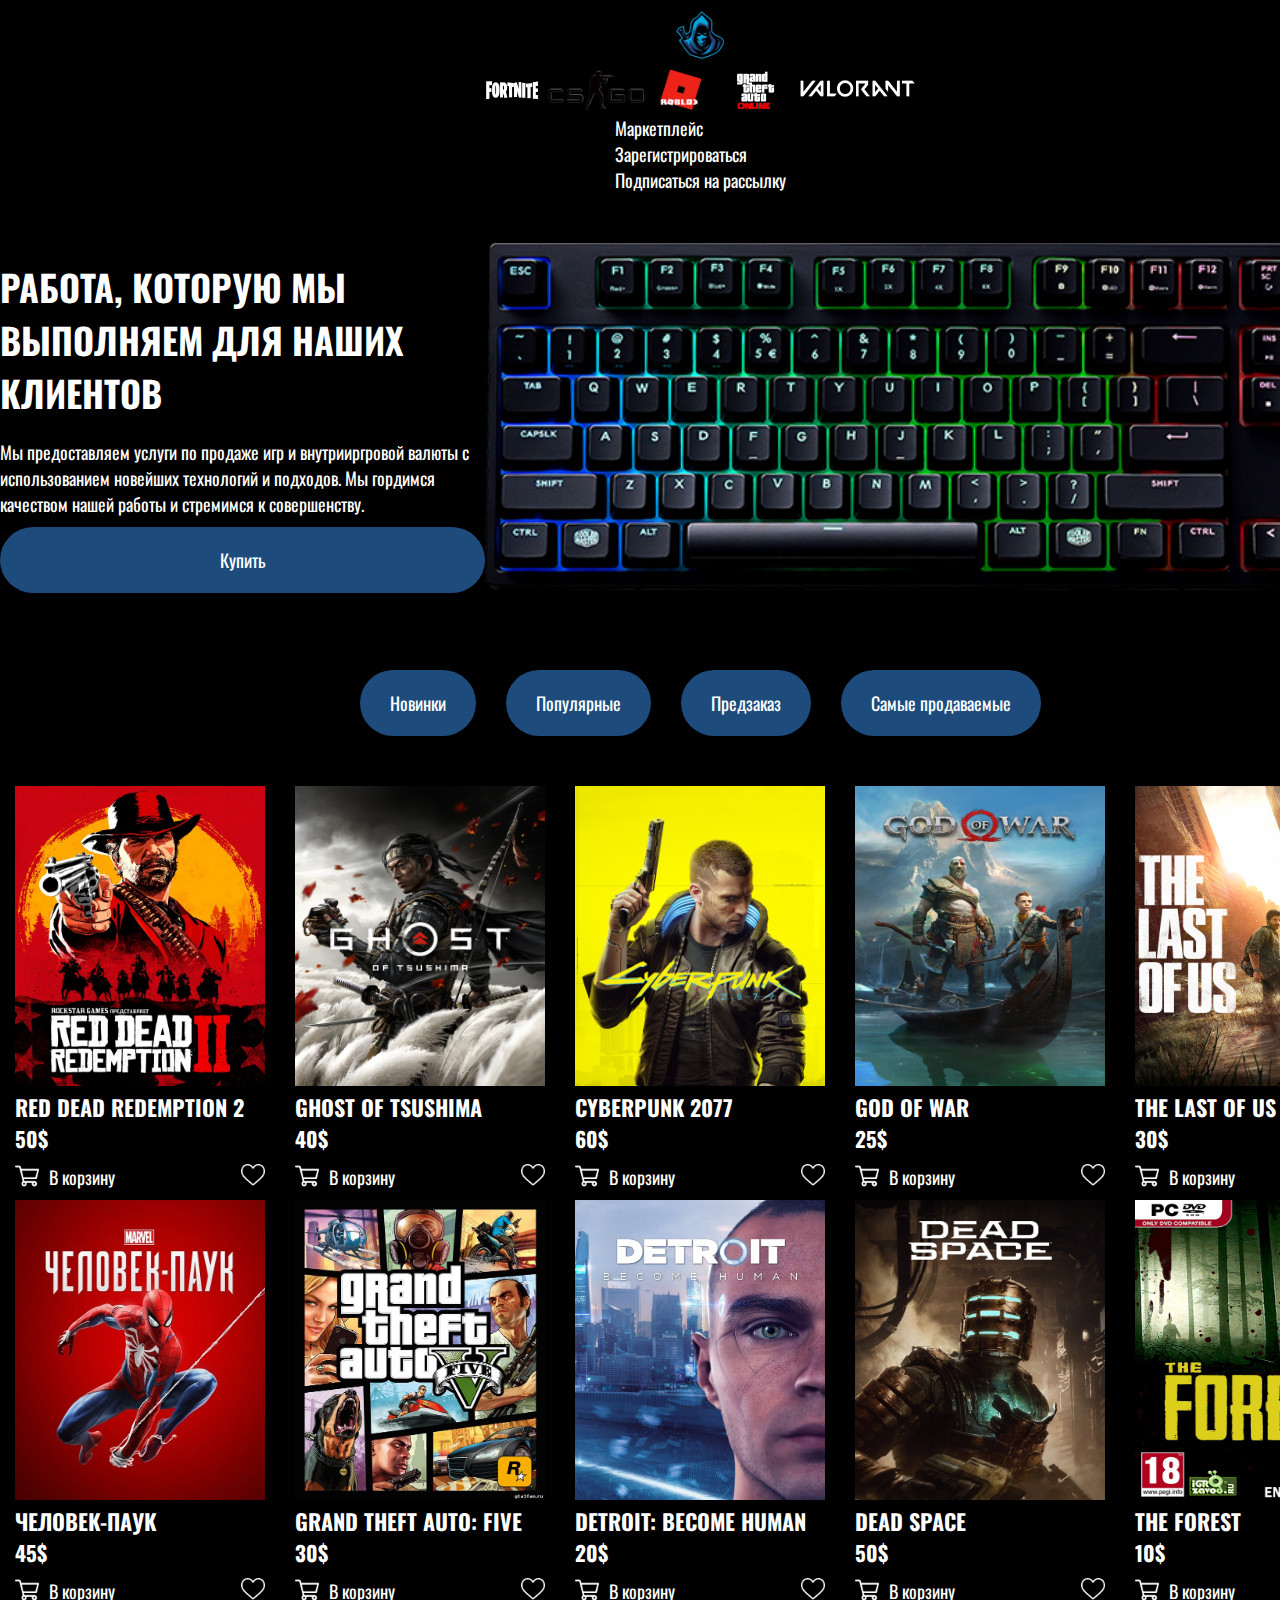
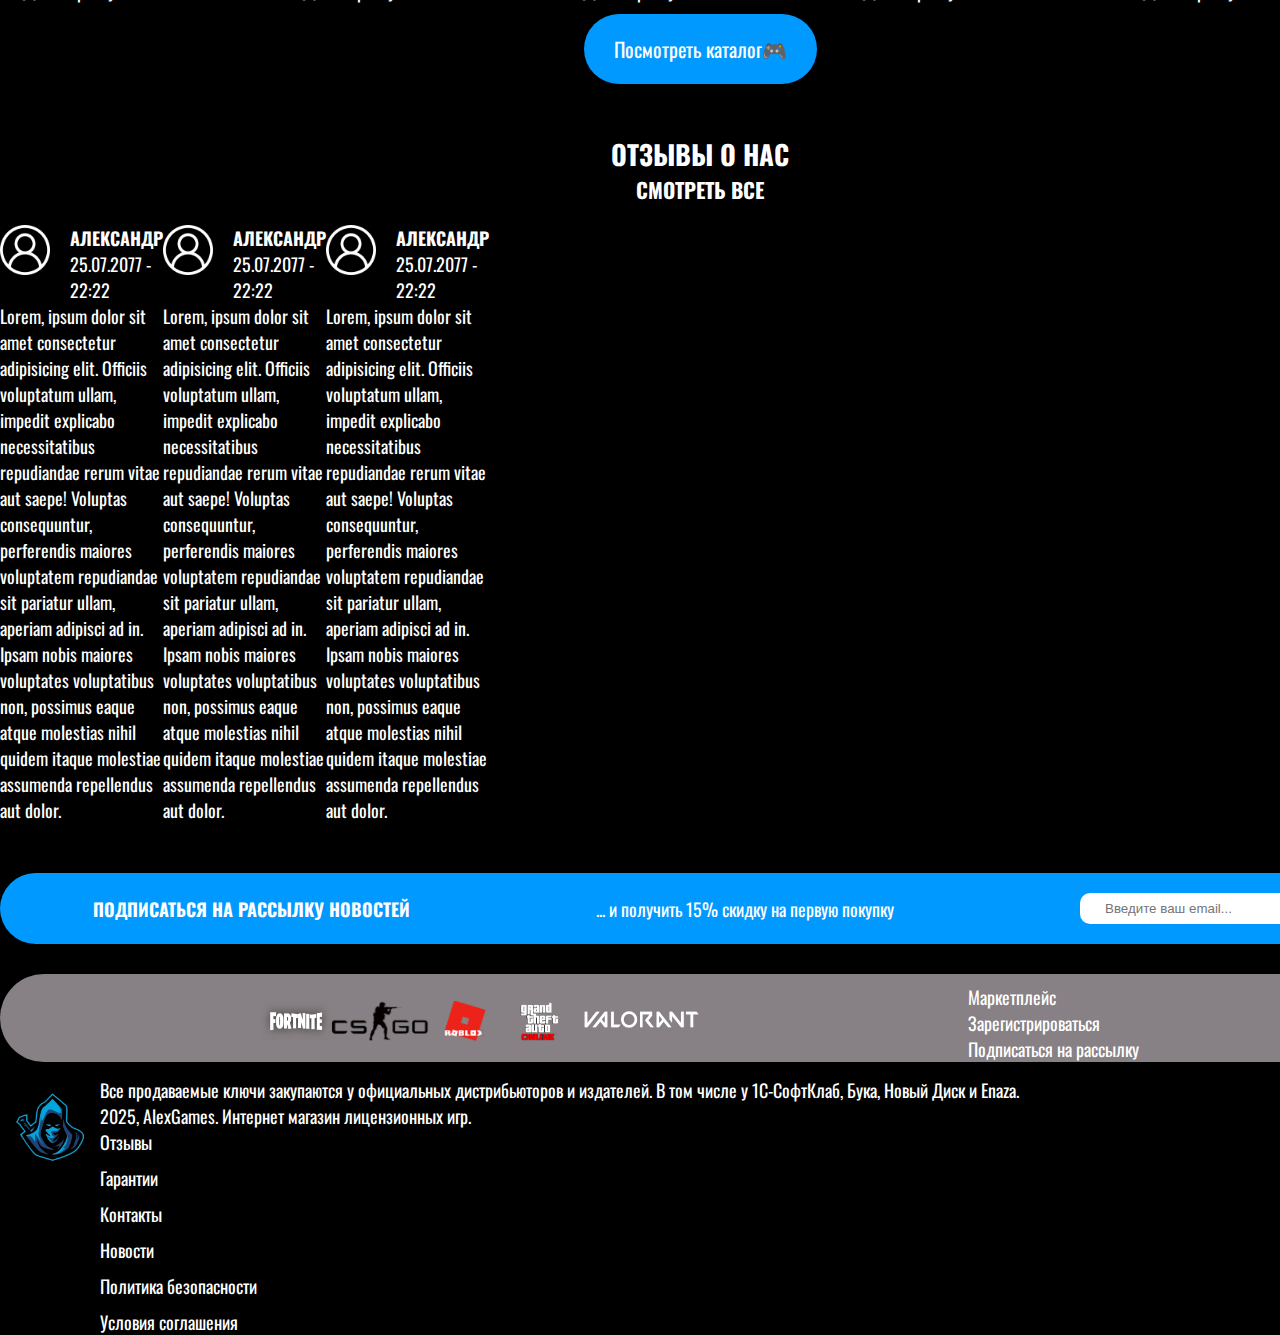
==== index.html @ 6a897374 "Add files via upload" ====
<!DOCTYPE html>
<html lang="en">
<head>
    <meta charset="UTF-8">
    <meta name="viewport" content="width=device-width, initial-scale=1.0">
    <title>Document</title>
    <link rel="stylesheet" href="style.css">
</head>
<body>
    <div class="container">
         <header>
            <img src="img/f8111204f170cce576cd9b0d7ededb58.jpg" alt="лого" width="70">
            <div>
                <ul class="game-list">
                    <li><img src="img/png-klev-club-xk81-p-fortnait-nadpis-png-1.png" height="40"></li>
                    <li><img src="img/6456930_awp-dragon-lore-cs-go-icon-transparent-png-Photoroom.png"  height="40"></li>
                    <li><img src="img/maxresdefault_live-Photoroom.png"  height="40"></li>
                    <li><img src="img/png-clipart-grand-theft-auto-v-grand-theft-auto-online-rockstar-north-mod-gameplay-game-angle-Photoroom.png"  height="40"></li>
                    <li><img src="img/f530e36bc76a899a97ac8557fddd3624-Photoroom.png" height="40"></li>
                </ul>
            </div>
            <div class="menu-list">
                <a href="">Маркетплейс</a>
                <a href="">Зарегистрироваться</a>
                <a href="">Подписаться на рассылку</a>
            </div>
        </header>
        <section class="hero">
            <div class="hero-block">
                <h1>Работа, которую мы выполняем для наших клиентов</h1>
                <p>Мы предоставляем услуги по продаже игр и внутрииргровой валюты с использованием
                   новейших технологий и подходов. Мы гордимся качеством нашей
                   работы и стремимся к совершенству.
                </p>
                <a href="#" class="btn">Купить</a>
            </div> 
            <img src="img/c23b412d3247b9a4fe8bd7db904bbe38.png" alt="">
        </section>
        <section class="games">
            <div class="games-links">
                <a href="#" class="games-link">Новинки</a>
                <a href="#" class="games-link">Популярные</a>
                <a href="#" class="games-link">Предзаказ</a>
                <a href="#" class="games-link">Самые продаваемые</a>
            </div>
            <div class="games-list">
                <ul class="games-cards">
                    <li class="games-card">
                        <img src="img/20230503023856!Red_Dead_Redemption_2_coverart.jpg" alt="Изображение картинки" width="250" height="300">
                        <h2>Red Dead Redemption 2</h2>
                        <h3>50$</h3>
                        <div class="games-features">
                            <div class="games-busket">
                                <img src="img/cart.png" alt="Корзина" width="24">
                                <p>В корзину</p>
                            </div>
                            <img src="img/heart.png" alt="Избранное" width="24">
                        </div>
                    </li>
                    <li class="games-card">
                        <img src="img/Ghost_of_Tsushima.jpg" alt="Изображение картинки" width="250" height="300">
                        <h2>Ghost of Tsushima</h2>
                        <h3>40$</h3>
                        <div class="games-features">
                            <div class="games-busket">
                                <img src="img/cart.png" alt="Корзина" width="24">
                                <p>В корзину</p>
                            </div>
                            <img src="img/heart.png" alt="Избранное" width="24">
                        </div>
                    </li>
                    <li class="games-card">
                        <img src="img/Обложка_компьютерной_игры_Cyberpunk_2077.jpg" alt="Изображение картинки" width="250" height="300">
                        <h2>Cyberpunk 2077</h2>
                        <h3>60$</h3>
                        <div class="games-features">
                            <div class="games-busket">
                                <img src="img/cart.png" alt="Корзина" width="24">
                                <p>В корзину</p>
                            </div>
                            <img src="img/heart.png" alt="Избранное" width="24">
                        </div>
                    </li>
                    <li class="games-card">
                        <img src="img/God_of_War_2018_cover.jpg" alt="Изображение картинки" width="250" height="300">
                        <h2>God of War</h2>
                        <h3>25$</h3>
                        <div class="games-features">
                            <div class="games-busket">
                                <img src="img/cart.png" alt="Корзина" width="24">
                                <p>В корзину</p>
                            </div>
                            <img src="img/heart.png" alt="Избранное" width="24">
                        </div>
                    </li>
                    <li class="games-card">
                        <img src="img/20230316194551!The_Last_of_Us_Cover.jpg" alt="Изображение картинки" width="250" height="300">
                        <h2>The Last of Us</h2>
                        <h3>30$</h3>
                        <div class="games-features">
                            <div class="games-busket">
                                <img src="img/cart.png" alt="Корзина" width="24">
                                <p>В корзину</p>
                            </div>
                            <img src="img/heart.png" alt="Избранное" width="24">
                        </div>
                    </li>
                    <li class="games-card">
                        <img src="img/Spider_Man_PS4_cover.jpg" alt="Изображение картинки" width="250" height="300">
                        <h2>Человек-Паук</h2>
                        <h3>45$</h3>
                        <div class="games-features">
                            <div class="games-busket">
                                <img src="img/cart.png" alt="Корзина" width="24">
                                <p>В корзину</p>
                            </div>
                            <img src="img/heart.png" alt="Избранное" width="24">
                        </div>
                    </li>
                    <li class="games-card">
                        <img src="img/43285726.jpg" alt="Изображение картинки" width="250" height="300">
                        <h2>Grand Theft Auto: Five</h2>
                        <h3>30$</h3>
                        <div class="games-features">
                            <div class="games-busket">
                                <img src="img/cart.png" alt="Корзина" width="24">
                                <p>В корзину</p>
                            </div>
                            <img src="img/heart.png" alt="Избранное" width="24">
                        </div>
                    </li>
                    <li class="games-card">
                        <img src="img/Detroit_Become_Human.jpg" alt="Изображение картинки" width="250" height="300">
                        <h2>Detroit: Become Human</h2>
                        <h3>20$</h3>
                        <div class="games-features">
                            <div class="games-busket">
                                <img src="img/cart.png" alt="Корзина" width="24">
                                <p>В корзину</p>
                            </div>
                            <img src="img/heart.png" alt="Избранное" width="24">
                        </div>
                    </li>
                    <li class="games-card">
                        <img src="img/EGS_DeadSpace_MotiveStudio_S2_1200x1600-551c16d068cab45b02149e15a43c2413.jfif" alt="Изображение картинки" width="250" height="300">
                        <h2>Dead Space</h2>
                        <h3>50$</h3>
                        <div class="games-features">
                            <div class="games-busket">
                                <img src="img/cart.png" alt="Корзина" width="24">
                                <p>В корзину</p>
                            </div>
                            <img src="img/heart.png" alt="Избранное" width="24">
                        </div>
                    </li>
                    <li class="games-card">
                        <img src="img/the-forest-les-big.jpg" alt="Изображение картинки" width="250" height="300">
                        <h2>The Forest</h2>
                        <h3>10$</h3>
                        <div class="games-features">
                            <div class="games-busket">
                                <img src="img/cart.png" alt="Корзина" width="24">
                                <p>В корзину</p>
                            </div>
                            <img src="img/heart.png" alt="Избранное" width="24">
                        </div>
                    </li>
                </ul>    

            </div>
            <button href="#" class="games-link-new">Посмотреть каталог🎮</button>
        </section>
        <section class="reviews">
            <h2>Отзывы о нас</h2>
            <h3>Смотреть все</h3>
            <div class="reviews-list">
                <div class="reviews-item">
                    <div class="reviews-item-user">
                        <img src="img/user (1).png" alt="Иконка" width="50" height="50">
                        <div class="reviews-item-user-info">
                            <h4>Александр</h4>
                            <p>25.07.2077 - 22:22</p>
                        </div>
                    </div>
                    <p class="reviews-item-text">
                        Lorem, ipsum dolor sit amet consectetur adipisicing elit. Officiis voluptatum ullam, impedit explicabo necessitatibus repudiandae rerum vitae aut saepe! Voluptas consequuntur, perferendis maiores voluptatem repudiandae sit pariatur ullam, aperiam adipisci ad in. Ipsam nobis maiores voluptates voluptatibus non, possimus eaque atque molestias nihil quidem itaque molestiae assumenda repellendus aut dolor.
                    </p>
                </div>
                <div class="reviews-item">
                    <div class="reviews-item-user">
                        <img src="img/user (1).png" alt="Иконка" width="50" height="50">
                        <div class="reviews-item-user-info">
                            <h4>Александр</h4>
                            <p>25.07.2077 - 22:22</p>
                        </div>
                    </div>
                    <p class="reviews-item-text">
                        Lorem, ipsum dolor sit amet consectetur adipisicing elit. Officiis voluptatum ullam, impedit explicabo necessitatibus repudiandae rerum vitae aut saepe! Voluptas consequuntur, perferendis maiores voluptatem repudiandae sit pariatur ullam, aperiam adipisci ad in. Ipsam nobis maiores voluptates voluptatibus non, possimus eaque atque molestias nihil quidem itaque molestiae assumenda repellendus aut dolor.
                    </p>
                </div>
                <div class="reviews-item">
                    <div class="reviews-item-user">
                        <img src="img/user (1).png" alt="Иконка" width="50" height="50">
                        <div class="reviews-item-user-info">
                            <h4>Александр</h4>
                            <p>25.07.2077 - 22:22</p>
                        </div>
                    </div>
                    <p class="reviews-item-text">
                        Lorem, ipsum dolor sit amet consectetur adipisicing elit. Officiis voluptatum ullam, impedit explicabo necessitatibus repudiandae rerum vitae aut saepe! Voluptas consequuntur, perferendis maiores voluptatem repudiandae sit pariatur ullam, aperiam adipisci ad in. Ipsam nobis maiores voluptates voluptatibus non, possimus eaque atque molestias nihil quidem itaque molestiae assumenda repellendus aut dolor.
                    </p>
                </div>
            </div>
        </section>
        <section class="form">
            <h3 class="form-tittle">Подписаться на рассылку новостей</h3>
            <p class="form-text">... и получить 15% скидку на первую покупку</p>
            <input type="text" placeholder="Введите ваш email...">
        </section>
        <footer >
            <div class="footer">
                <div>
                <ul class="game-list">
                    <li><img src="img/png-klev-club-xk81-p-fortnait-nadpis-png-1.png" height="40"></li>
                    <li><img src="img/6456930_awp-dragon-lore-cs-go-icon-transparent-png-Photoroom.png"  height="40"></li>
                    <li><img src="img/maxresdefault_live-Photoroom.png"  height="40"></li>
                    <li><img src="img/png-clipart-grand-theft-auto-v-grand-theft-auto-online-rockstar-north-mod-gameplay-game-angle-Photoroom.png"  height="40"></li>
                    <li><img src="img/f530e36bc76a899a97ac8557fddd3624-Photoroom.png" height="40"></li>
                </ul>
                </div>
                <div class="menu-list">
                    <a href="">Маркетплейс</a>
                    <a href="">Зарегистрироваться</a>
                    <a href="">Подписаться на рассылку</a>
                </div>
            </div>
            <div class="footer-info">
                <img src="img/f8111204f170cce576cd9b0d7ededb58-Photoroom.png" alt="лого" width="100" height="100">
                <div>
                    <p>Все продаваемые ключи закупаются у официальных дистрибьюторов и издателей. В том числе у 1С-СофтКлаб, Бука, Новый Диск и Enaza.</p>
                    <p>2025, AlexGames. Интернет магазин лицензионных игр.</p>
                    <ul class="footer-list">
                        <li class="footer-item">Отзывы</li>
                        <li class="footer-item">Гарантии</li>
                        <li class="footer-item">Контакты</li>
                        <li class="footer-item">Новости</li>
                        <li class="footer-item">Политика безопасности</li>
                        <li class="footer-item">Условия соглашения</li>
                    </ul>
                </div>
            </div>
        </footer>
    </div>
</body>
</html>
---- style.css ----
@import url('https://fonts.googleapis.com/css2?family=Oswald:wght@200..700&display=swap');
/*@import url('https://fonts.googleapis.com/css2?family=Pacifico&display=swap');*/

* {
    padding: 0;
    margin: 0;
}

a {
    text-decoration: none;
    color: #ffffff;
}

ul {
    list-style: none;
}

h1, h2, h3, h4, h5, h6 {
    font-family: "Oswald", serif;
    font-weight: 900;
    font-style: normal;
    text-transform: uppercase;
    color: #ffffff;
}

body {
   font-family: "Oswald", serif;
   font-weight: 400;
   font-style: normal;
   font-size: 18px;
   color:#ffffff;
   background-color: #000000;

}

.container {
    width: 1400px; 
    margin: 0 auto;
}

header {
    display: flex;
    justify-content: space-between;
    align-items: center;
}

.game-list {
    display: flex;
}

.menu-list a {
    margin-right: 15px;
}

.menu-list a:last-child {
    margin-right: 0;
}

.menu-list a:hover {
    color:#1d4c7c;
}

.hero {
    display: flex;
    align-items: center;
    justify-content: space-between;
}
section {
    margin-top: 50px;
}

.hero-block {
    width: 500px;
}

.btn {
    padding: 20px 220px;
    background-color:#1d4c7c ;
    color:#ffffff;
    border-radius: 100px;
    margin-top: 50px;
}

.btn:hover {
    background-color:#0a2b4c ;
}

.hero-block p {
    margin-bottom: 30px;
}

div.conteiner {
    margin-left: 50px;
}

h1 {
    margin-bottom: 20px;
}


.games-list {
    display: flex;
    flex-wrap: wrap;
    justify-content: space-around;
}

.games-links {
    display: flex;
    align-items: center;
    justify-content: center;
    gap: 30px;
    margin: 80px 0 50px;
}

.games-link {
    padding: 20px 30px;
    background-color:#1d4c7c ;
    color:#ffffff;
    border-radius: 50px;
    
}

.games-link:hover {
    color:#1d4c7c;
    background-color: #ffffff;
}

.games-features {
    display: flex;
    align-items: flex-start;
    justify-content: space-between;
    margin-top: 10px;
}

.games-busket {
    display: flex;
    align-items: flex-start;
    gap: 10px;
}

.games-cards h2 {
    font-size: 22px;
}

.games-cards {
    display: flex;
    flex-wrap: wrap;
    justify-content: space-around;
}

.games-cards li {
    margin-bottom: 10px;
    transition: 0.2s;
}

.games-cards li:hover {
    transform: scale(1.1);
}

.games-link-new {
    padding: 20px 30px;
    background-color: #0099ff;
    color: #ffffff;
    border-radius: 50px;
    display: block;
    margin: 0 auto;
    font-family: "Oswald", serif;
    font-size: 20px;
    font-weight: 400;
    border: 0;
}

.games-link-new:hover {
    color:#0099ff;
    background-color: #ffffff;
}

.reviews {
    text-align: center;
}

.reviews-list {
    display: flex;
    margin-top: 20px;
}

.reviews-item-user {
    display: flex;
}

.reviews-item-user-info {
    text-align: left;
    margin-left: 20px;
}

.reviews-item-text {
    text-align: left;
}

.form {
    display: flex;
    background-color: #0099ff;
    border-radius: 50px;
    justify-content: space-around;
    align-items: center;
    padding: 20px 0;
}

input {
    border: none;
    padding: 8px 25px;
    border-radius: 10px;
}

.footer {
    display: flex;
    justify-content: space-evenly;
    align-items: center;
    margin-top: 30px;
    background-color: #878084;
    padding-top: 10px;
    border-radius: 50px;
}

.footer-info {
    display: flex;
    justify-content: flex-start;
    margin-top: 15px;
}

.footer-list {
    display: flex;
    gap: 10px;
}

.game {
    display: flex;
    justify-content: space-between;
}

.game-wrapper {
    width: 400px;
}

.game-column div {
    display: flex;
    justify-content: space-between;
}

.game-warning {
    background-color: #e99393;
    color: #ffffff;
    border-radius: 10px;
    margin: 10px 0;
}

.game-button a {
    background-color: #0099ff;
    padding: 20px 100px;
    text-align: center;
    display: block;
    border-radius: 10px;
    margin-bottom: 10px;
}

.game-item {
    display: flex;
    flex-direction: column;
    align-items: center;
}

.game-list2 {
    display: flex;
    justify-content: space-between;
}

.game-wrapper2 {
    width: 900px;
}

.secondary-photo {
    display: flex;
    justify-content: space-between;
}

.secondary-photo img:hover {
    border: 2px solid #0099ff;
}

.button-list {
    display: flex;
    margin-top: 30px;
}

.button-item {
    background-color: #73c7ff;
    margin-right: 20px;
    border-radius: 10px;
    padding: 10px 20px;
}

.button-item:hover {
    background-color: #0099ff;
}

.descreption {
    margin-top: 20px;
}

.activates-wrap {
    display: flex;
    flex-direction: column;
    gap: 10px;
    margin-top: 30px;
}

.activate {
    display: flex;
    gap: 30px;
    align-items: center;
}

.activate-digit {
    background-color: #73c7ff;
    border-radius: 50%;
    display: flex;
    align-items: center;
    justify-content: center;
    width: 50px;
    height: 50px;
}

.color-text {
    color: #73c7ff;
}

@media (max-width: 600px) {
    .hero {
        flex-direction: column;
        gap: 50px;
    }

    h1 {
        text-align: center;
        font-size: 30px;
    }

    .hero-block p {
        text-align: center;
        font-size: 25px;
        margin-bottom: 50px;
    }

    .btn {
        font-size: 25px;
    }

    .games-cards {
        width: 600px;
        gap: 30px;
    }

    .reviews-list {
        display: flex;
        width: 500px;
        flex-direction: column;
        margin: 0 auto;
        gap: 30px;
    }
}

    @media (max-width: 390px) {
       .container {
            width: 370px;
            margin: 0 auto;
       }
    }

       header {
            flex-direction: column;
       }

       .game-list {
            flex-wrap: wrap;
            justify-content: center;
    }

        .menu-list {
            display: flex;
            flex-direction: column;
            align-items: center;
        }

        .hero img {
            width: 100%;
        }

        .games-links {
            flex-wrap: wrap;
        }

        .reviews-list {
            width: 270px;
        }

        .form {
            flex-wrap: wrap;
        }

        .form-tittle {
            font-size: 18px;
        }

        .menu-list {
            align-items: flex-start;
        }

        .footer-list {
            display: flex;
            /* gap: 10px; */
            flex-direction: column;
        }
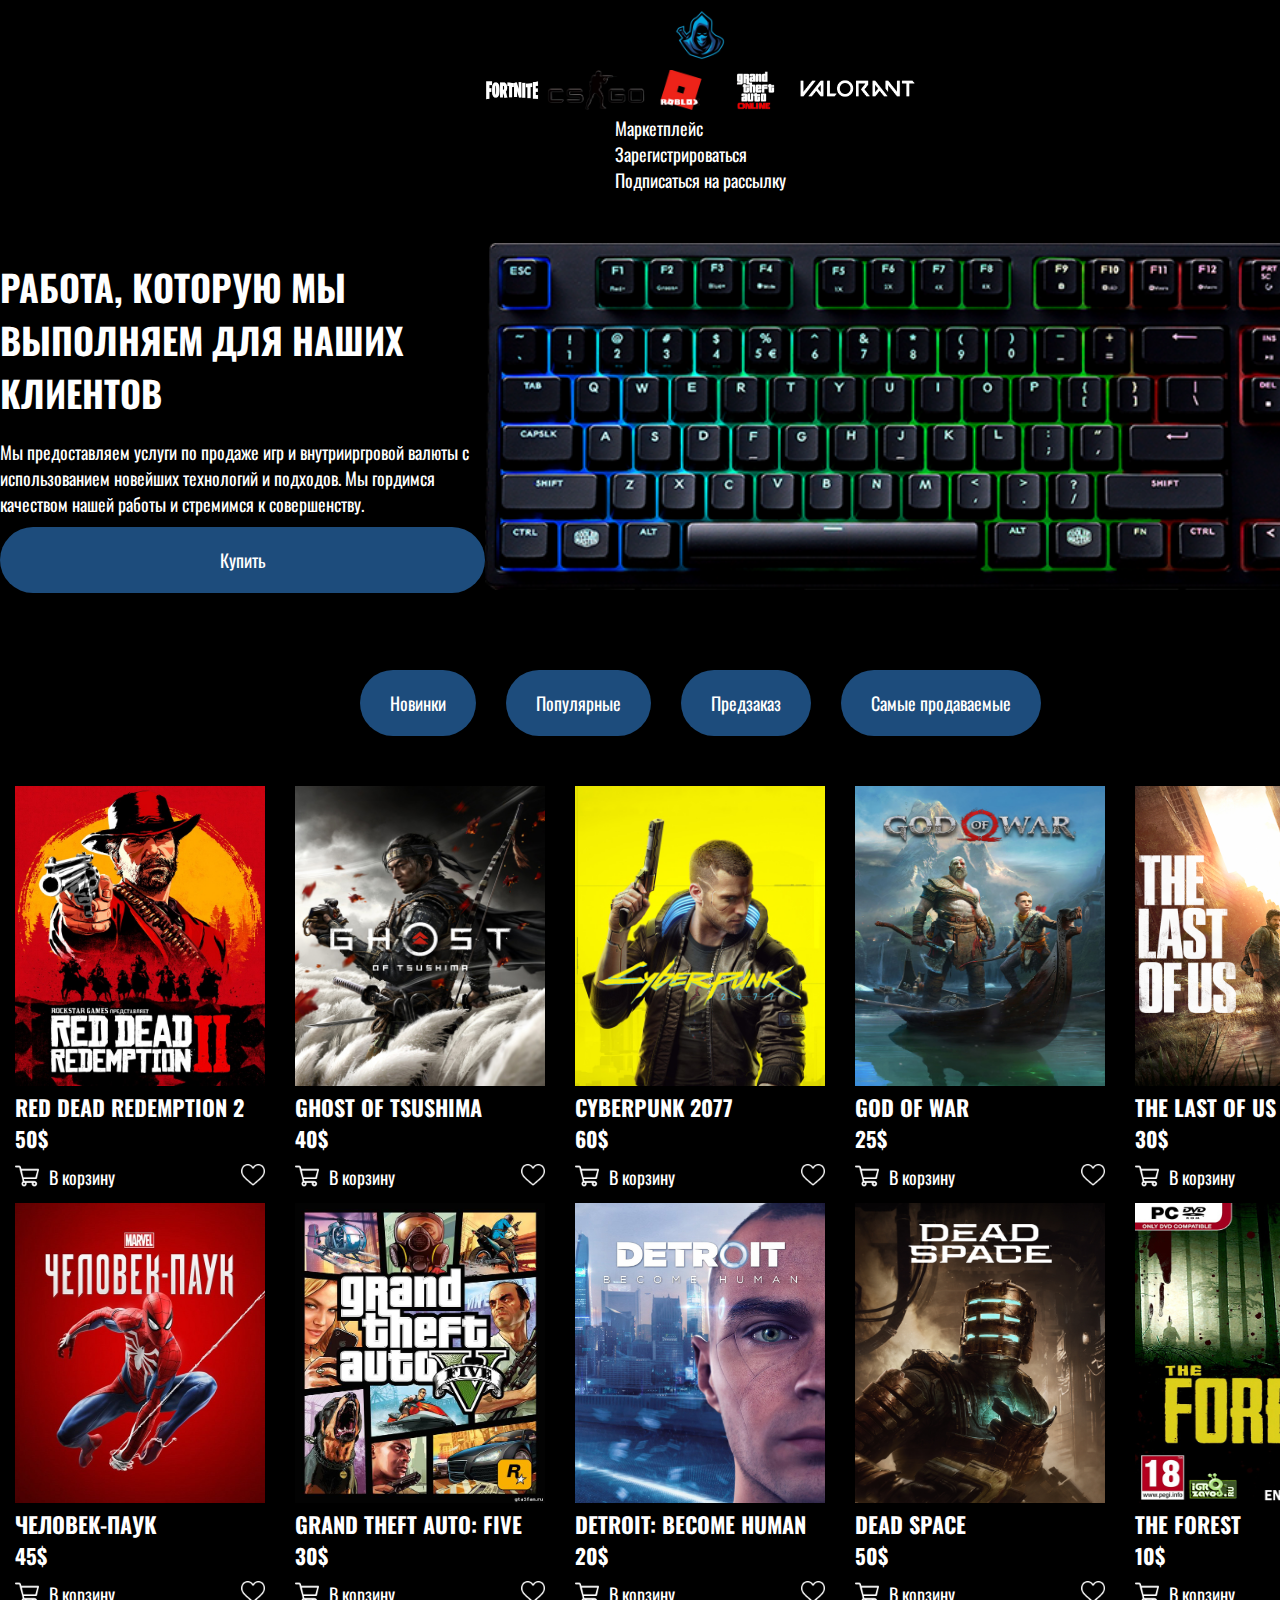
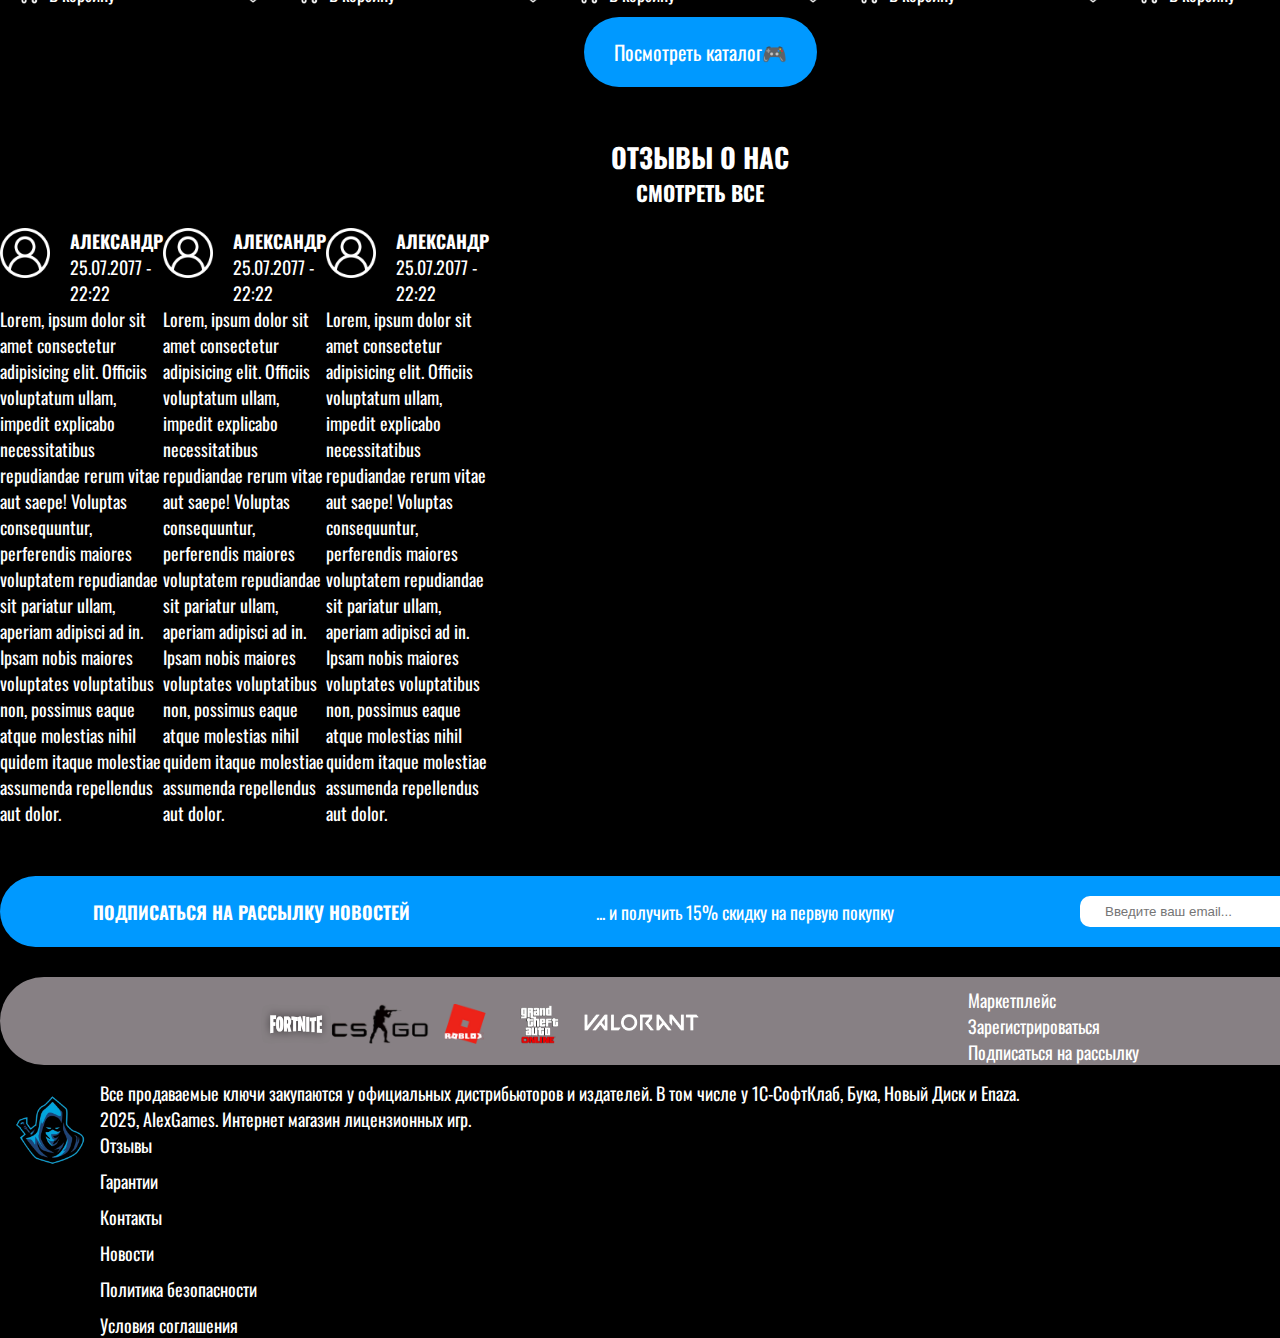
==== commit d399b7b2: "Update index.html" ====
--- a/index.html
+++ b/index.html
@@ -51,7 +51,9 @@
                         <h3>50$</h3>
                         <div class="games-features">
                             <div class="games-busket">
-                                <img src="img/cart.png" alt="Корзина" width="24">
+                                <a href="game.html">
+                                    <img src="img/cart.png" alt="Корзина" width="24">
+                                </a>
                                 <p>В корзину</p>
                             </div>
                             <img src="img/heart.png" alt="Избранное" width="24">
@@ -252,4 +254,4 @@
         </footer>
     </div>
 </body>
-</html>+</html>
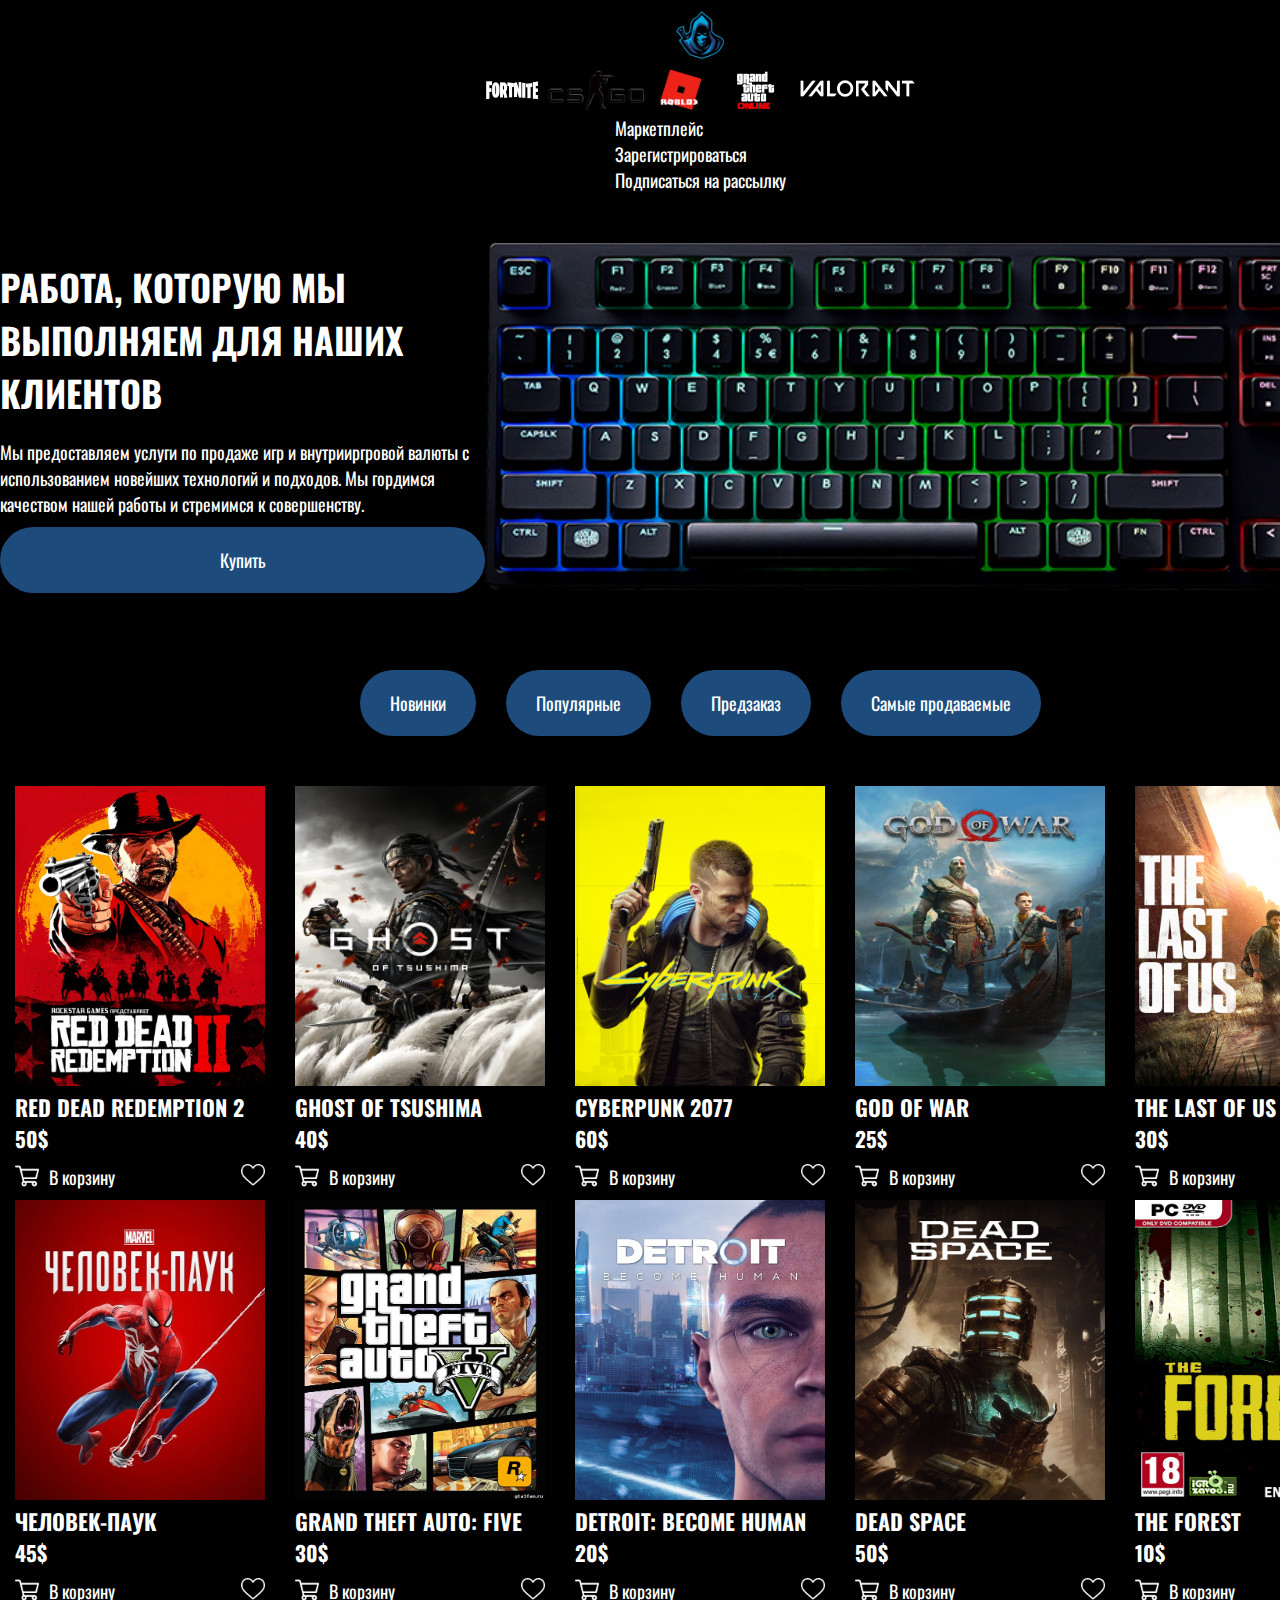
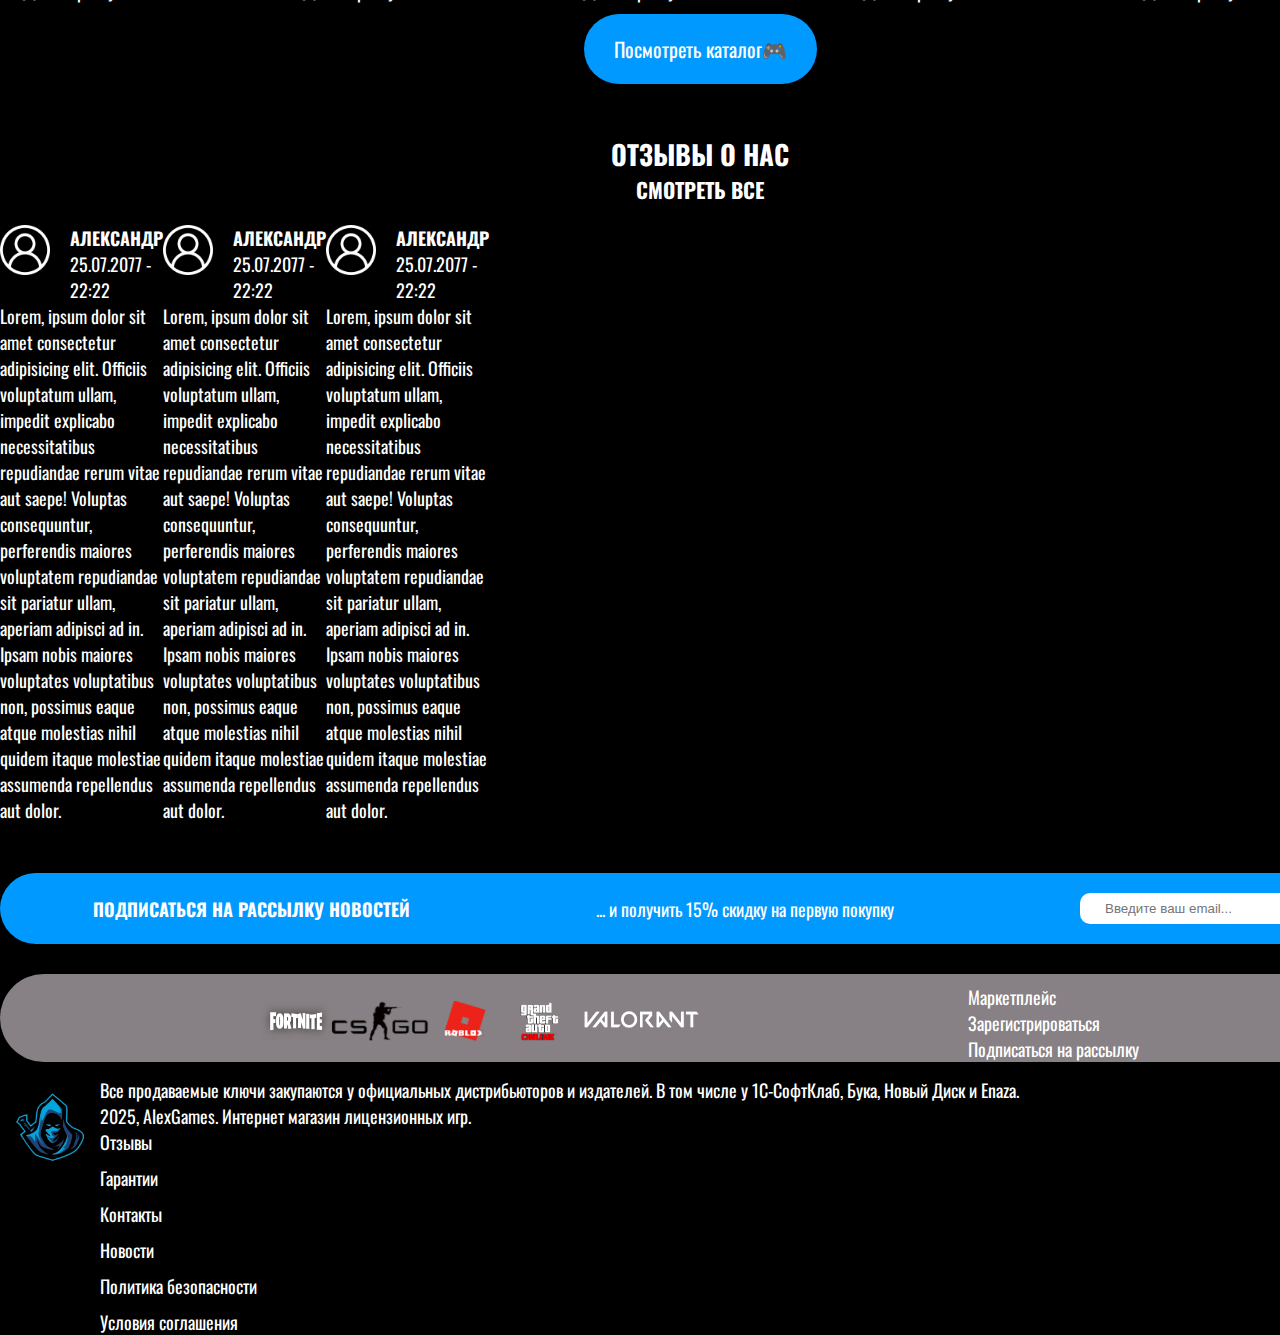
==== commit 23f3e5cf: "Update index.html" ====
--- a/index.html
+++ b/index.html
@@ -46,14 +46,16 @@
             <div class="games-list">
                 <ul class="games-cards">
                     <li class="games-card">
-                        <img src="img/20230503023856!Red_Dead_Redemption_2_coverart.jpg" alt="Изображение картинки" width="250" height="300">
+                        <a href="game.html">
+                            <img src="img/20230503023856!Red_Dead_Redemption_2_coverart.jpg" alt="Изображение картинки" width="250" height="300">
+                        </a>
                         <h2>Red Dead Redemption 2</h2>
                         <h3>50$</h3>
                         <div class="games-features">
                             <div class="games-busket">
-                                <a href="game.html">
+                                
                                     <img src="img/cart.png" alt="Корзина" width="24">
-                                </a>
+                                
                                 <p>В корзину</p>
                             </div>
                             <img src="img/heart.png" alt="Избранное" width="24">
